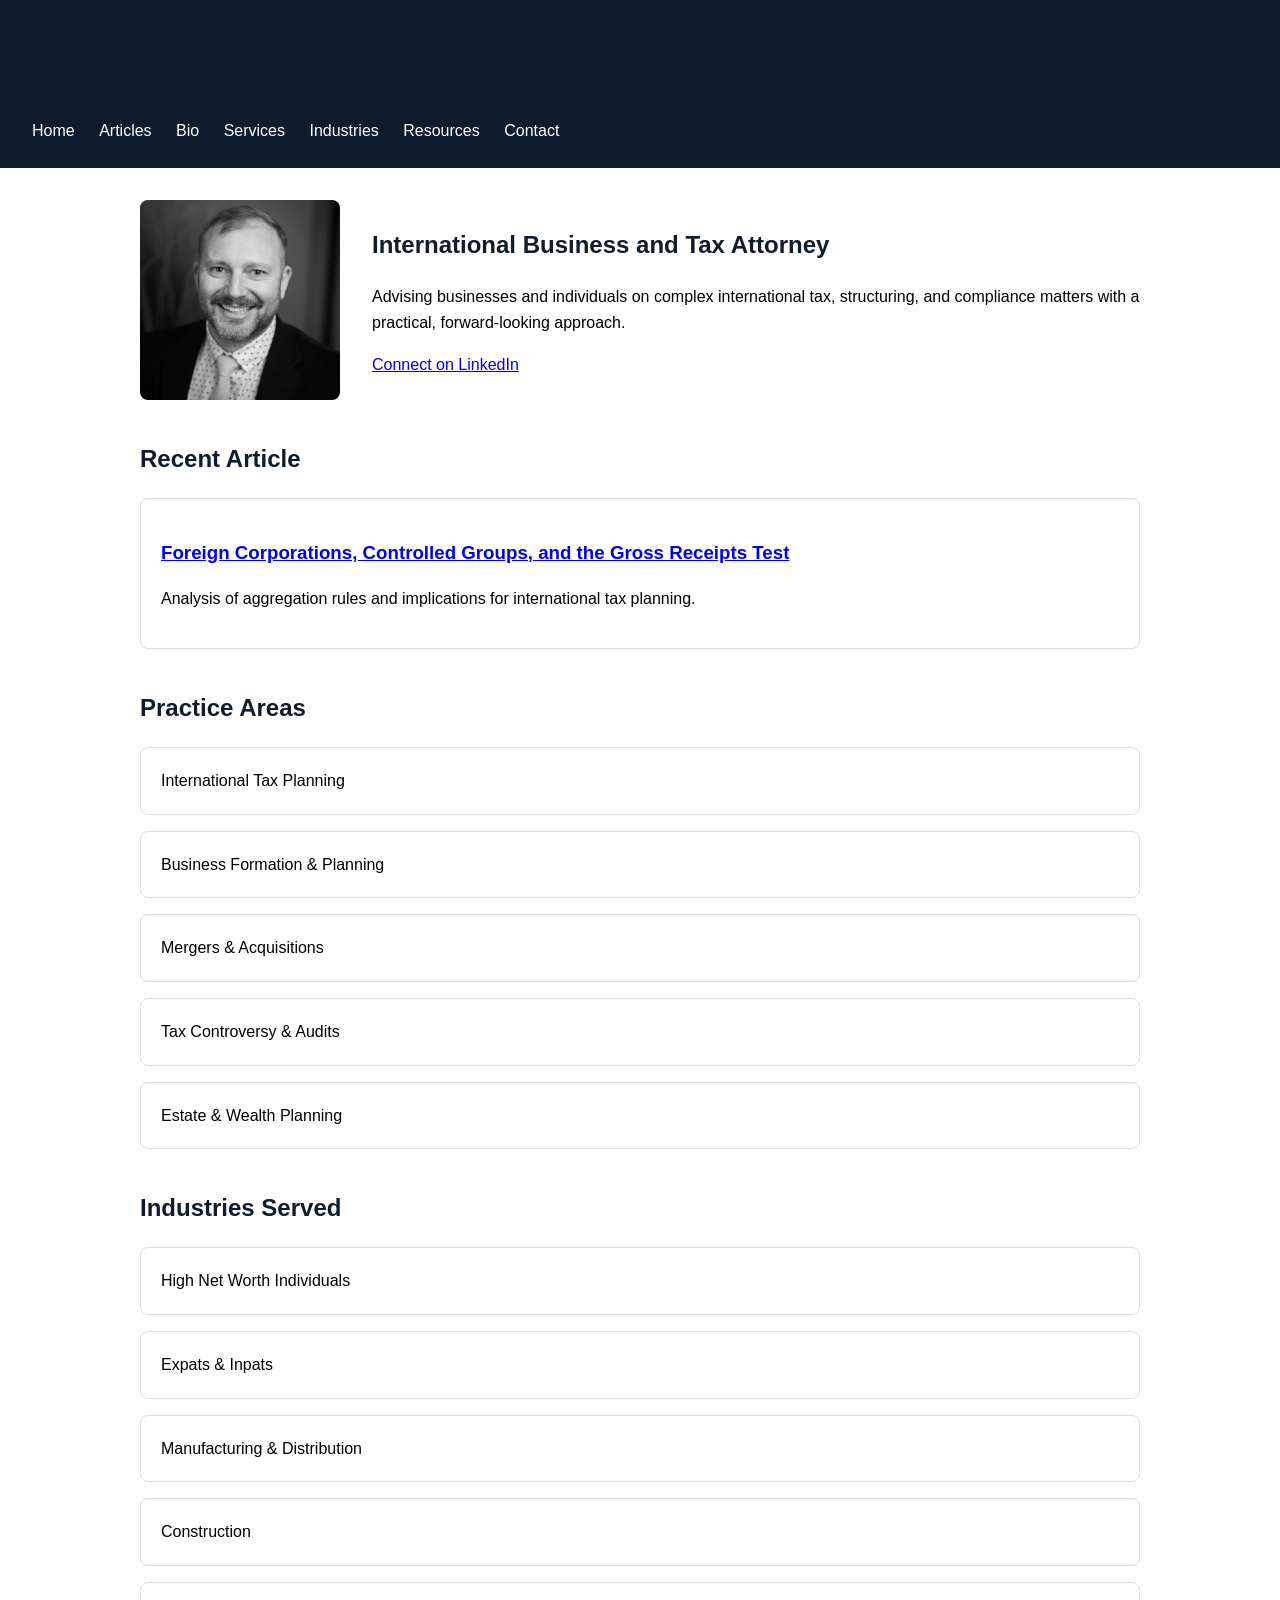
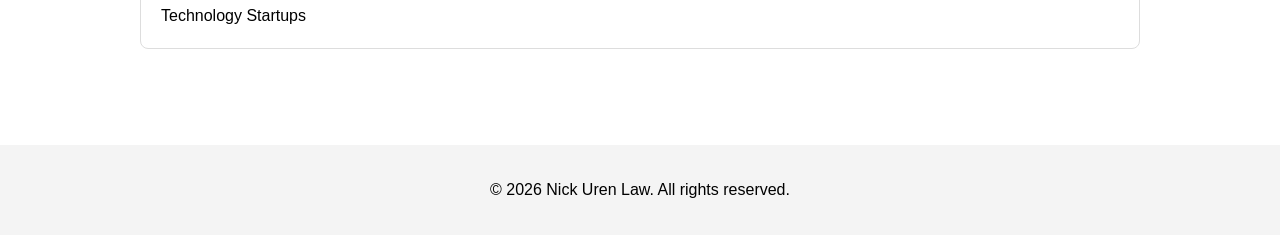
==== index.html @ c85f2340 "Add files via upload" ====
<!DOCTYPE html>
<html lang="en">
<head>
  <meta charset="UTF-8">
  <meta name="viewport" content="width=device-width, initial-scale=1.0">
  <title>Nick Uren Law</title>
  <style>
    body { font-family: Arial, sans-serif; margin: 0; line-height: 1.6; background: #ffffff; }
    header { background: #0f1c2e; color: white; padding: 1.5rem 2rem; }
    nav a { color: white; margin-right: 20px; text-decoration: none; font-weight: 500; }
    nav a:hover { text-decoration: underline; }
    .container { padding: 2rem; max-width: 1000px; margin: auto; }
    footer { background: #f4f4f4; text-align: center; padding: 1rem; margin-top: 3rem; }
    h1, h2 { color: #0f1c2e; }
    .hero { display: flex; align-items: center; gap: 2rem; margin-bottom: 2rem; }
    .hero img { width: 200px; border-radius: 8px; }
    .card { border: 1px solid #ddd; padding: 1.25rem; margin-bottom: 1rem; border-radius: 8px; }
    .section { margin-top: 2.5rem; }
  </style>
</head>
<body>

<header>
  <h1>Nick Uren Law</h1>
  <nav>
    <a href="index.html">Home</a>
    <a href="articles.html">Articles</a>
    <a href="bio.html">Bio</a>
    <a href="services.html">Services</a>
    <a href="industries.html">Industries</a>
    <a href="resources.html">Resources</a>
    <a href="contact.html">Contact</a>
  </nav>
</header>

<div class="container">

  <div class="hero">
    <img src="headshot.jpg" alt="Nick Uren">
    <div>
      <h2>International Business and Tax Attorney</h2>
      <p>Advising businesses and individuals on complex international tax, structuring, and compliance matters with a practical, forward-looking approach.</p>
      <p><a href="https://www.linkedin.com/in/nickuren/" target="_blank">Connect on LinkedIn</a></p>
    </div>
  </div>

  <div class="section">
    <h2>Recent Article</h2>
    <div class="card">
      <h3>
        <a href="https://editions.thetaxadviser.com/article/Foreign+corporations%2C+controlled+groups%2C+and+the+gross+receipts+test/4680540/808397/article.html" target="_blank">
          Foreign Corporations, Controlled Groups, and the Gross Receipts Test
        </a>
      </h3>
      <p>Analysis of aggregation rules and implications for international tax planning.</p>
    </div>
  </div>

  <div class="section">
    <h2>Practice Areas</h2>
    <div class="card">International Tax Planning</div>
    <div class="card">Business Formation & Planning</div>
    <div class="card">Mergers & Acquisitions</div>
    <div class="card">Tax Controversy & Audits</div>
    <div class="card">Estate & Wealth Planning</div>
  </div>

  <div class="section">
    <h2>Industries Served</h2>
    <div class="card">High Net Worth Individuals</div>
    <div class="card">Expats & Inpats</div>
    <div class="card">Manufacturing & Distribution</div>
    <div class="card">Construction</div>
    <div class="card">Technology Startups</div>
  </div>

</div>

<footer>
  <p>&copy; 2026 Nick Uren Law. All rights reserved.</p>
</footer>

</body>
</html>
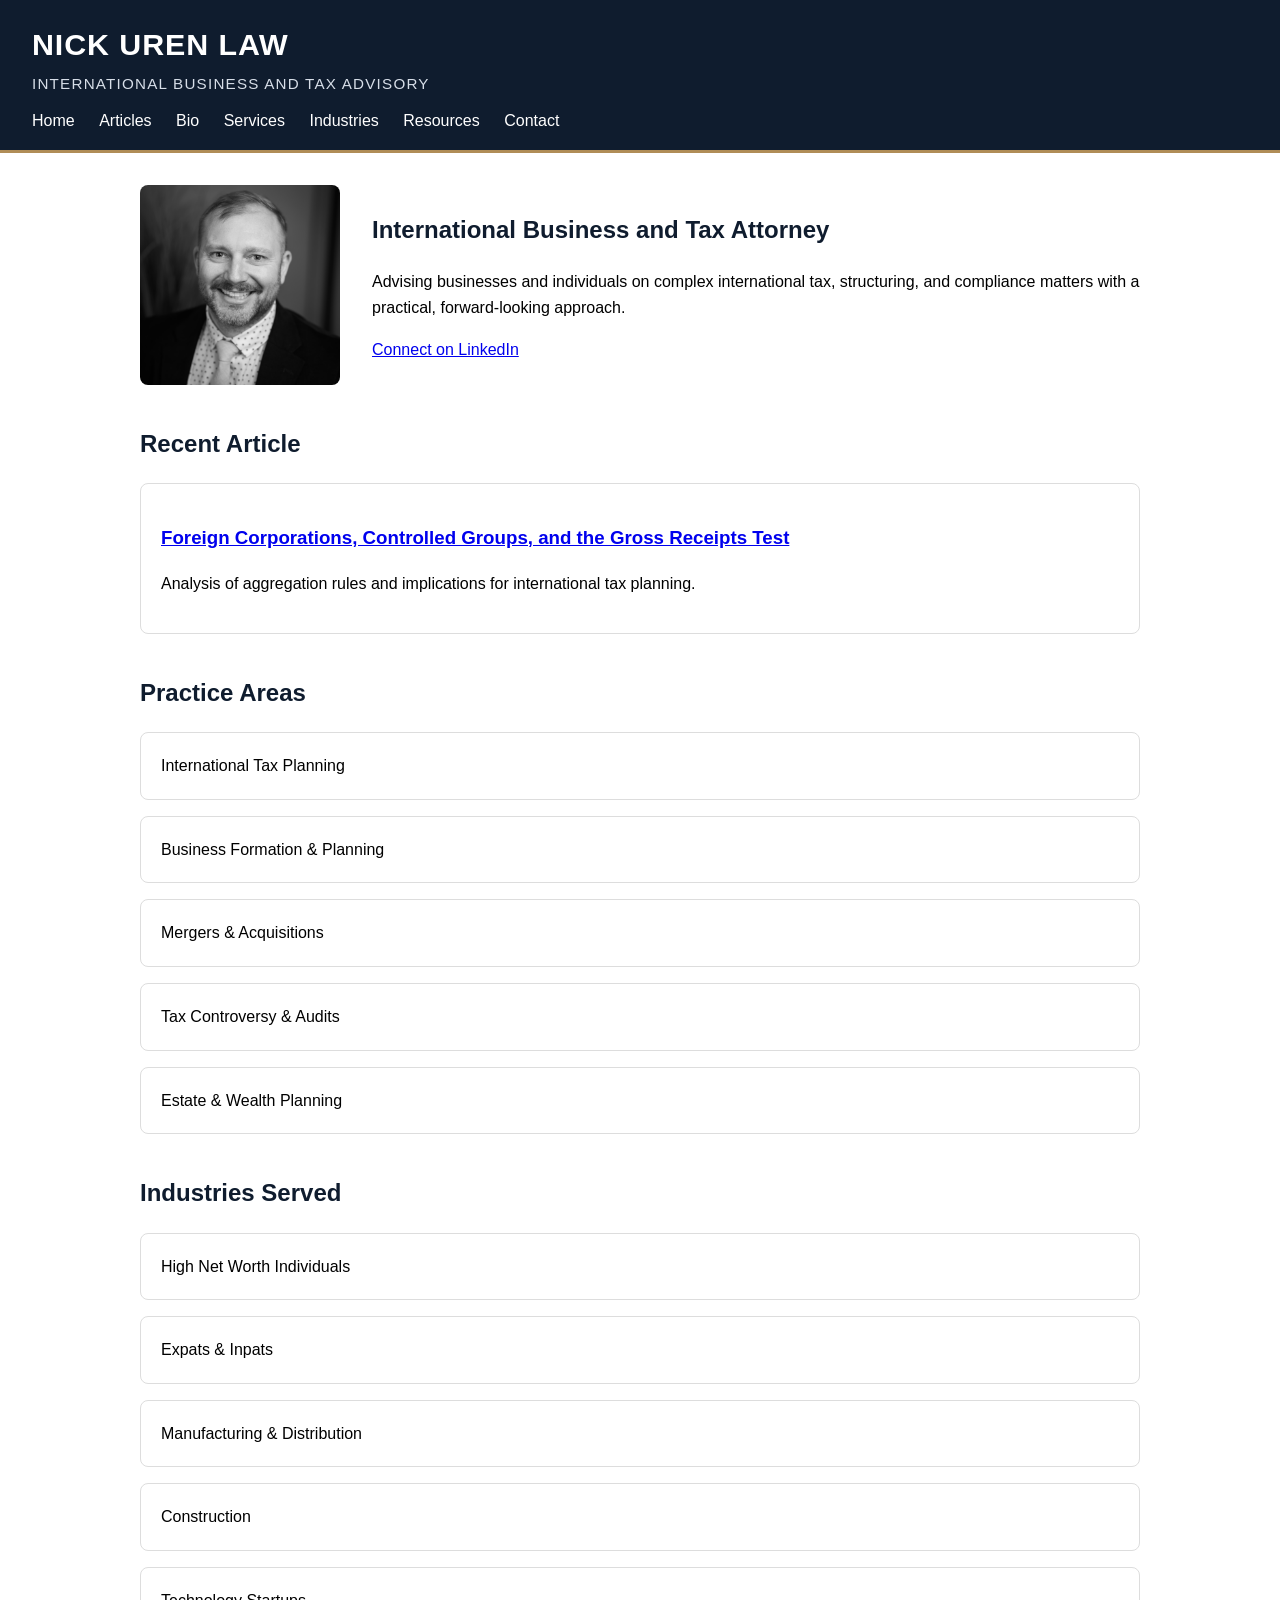
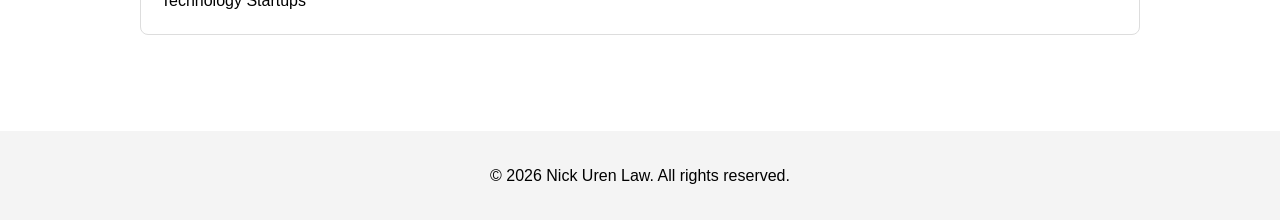
==== commit 62658eef: "Update index.html" ====
--- a/index.html
+++ b/index.html
@@ -5,8 +5,31 @@
   <meta name="viewport" content="width=device-width, initial-scale=1.0">
   <title>Nick Uren Law</title>
   <style>
+.brand {
+  margin-bottom: 0.75rem;
+}
+
+.brand-name {
+  font-size: 1.9rem;
+  font-weight: 700;
+  letter-spacing: 0.03em;
+  text-transform: uppercase;
+}
+
+.brand-tagline {
+  font-size: 0.95rem;
+  color: #d7dee8;
+  letter-spacing: 0.08em;
+  text-transform: uppercase;
+  margin-top: 0.2rem;
+}
     body { font-family: Arial, sans-serif; margin: 0; line-height: 1.6; background: #ffffff; }
-    header { background: #0f1c2e; color: white; padding: 1.5rem 2rem; }
+    header {
+  background: #0f1c2e;
+  color: white;
+  padding: 1.25rem 2rem 1rem 2rem;
+  border-bottom: 3px solid #b08d57;
+}
     nav a { color: white; margin-right: 20px; text-decoration: none; font-weight: 500; }
     nav a:hover { text-decoration: underline; }
     .container { padding: 2rem; max-width: 1000px; margin: auto; }
@@ -21,7 +44,10 @@
 <body>
 
 <header>
-  <h1>Nick Uren Law</h1>
+  <div class="brand">
+    <div class="brand-name">Nick Uren Law</div>
+    <div class="brand-tagline">International Business and Tax Advisory</div>
+  </div>
   <nav>
     <a href="index.html">Home</a>
     <a href="articles.html">Articles</a>
@@ -81,4 +107,4 @@
 </footer>
 
 </body>
-</html>+</html>
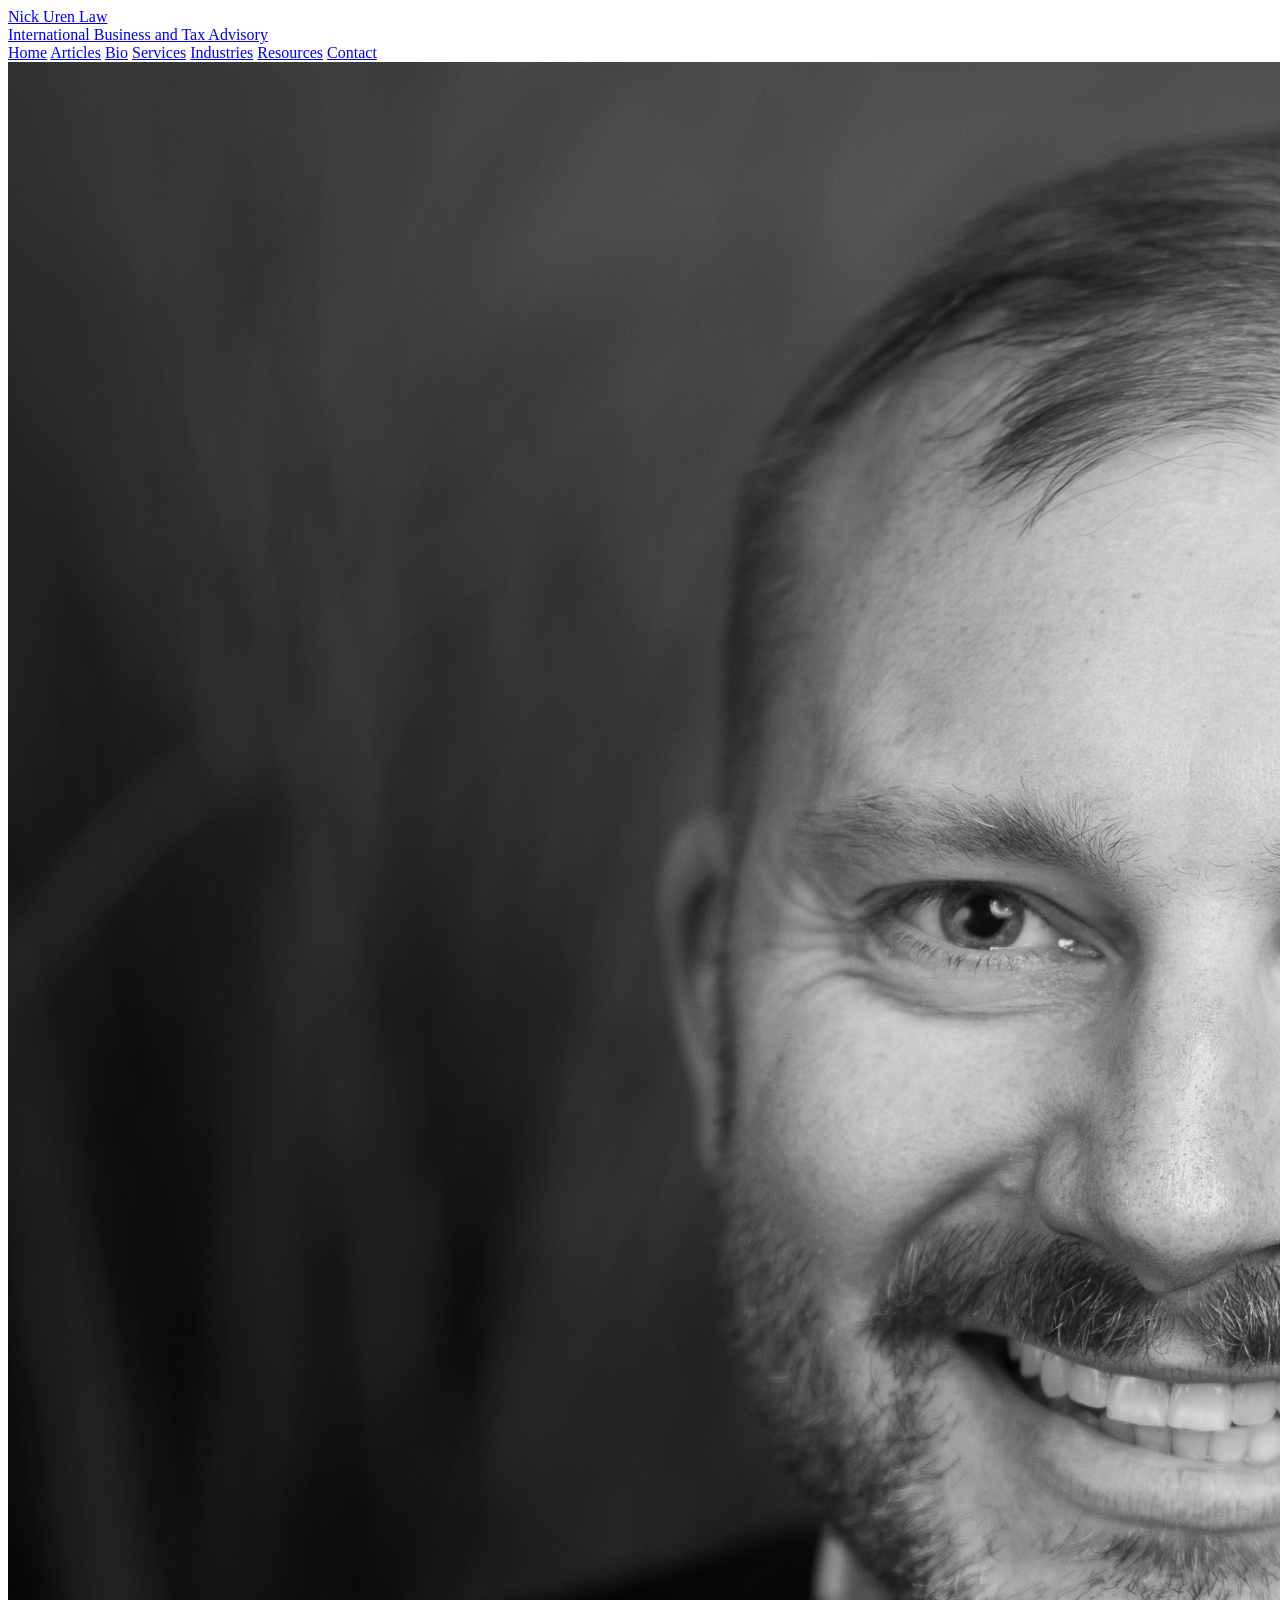
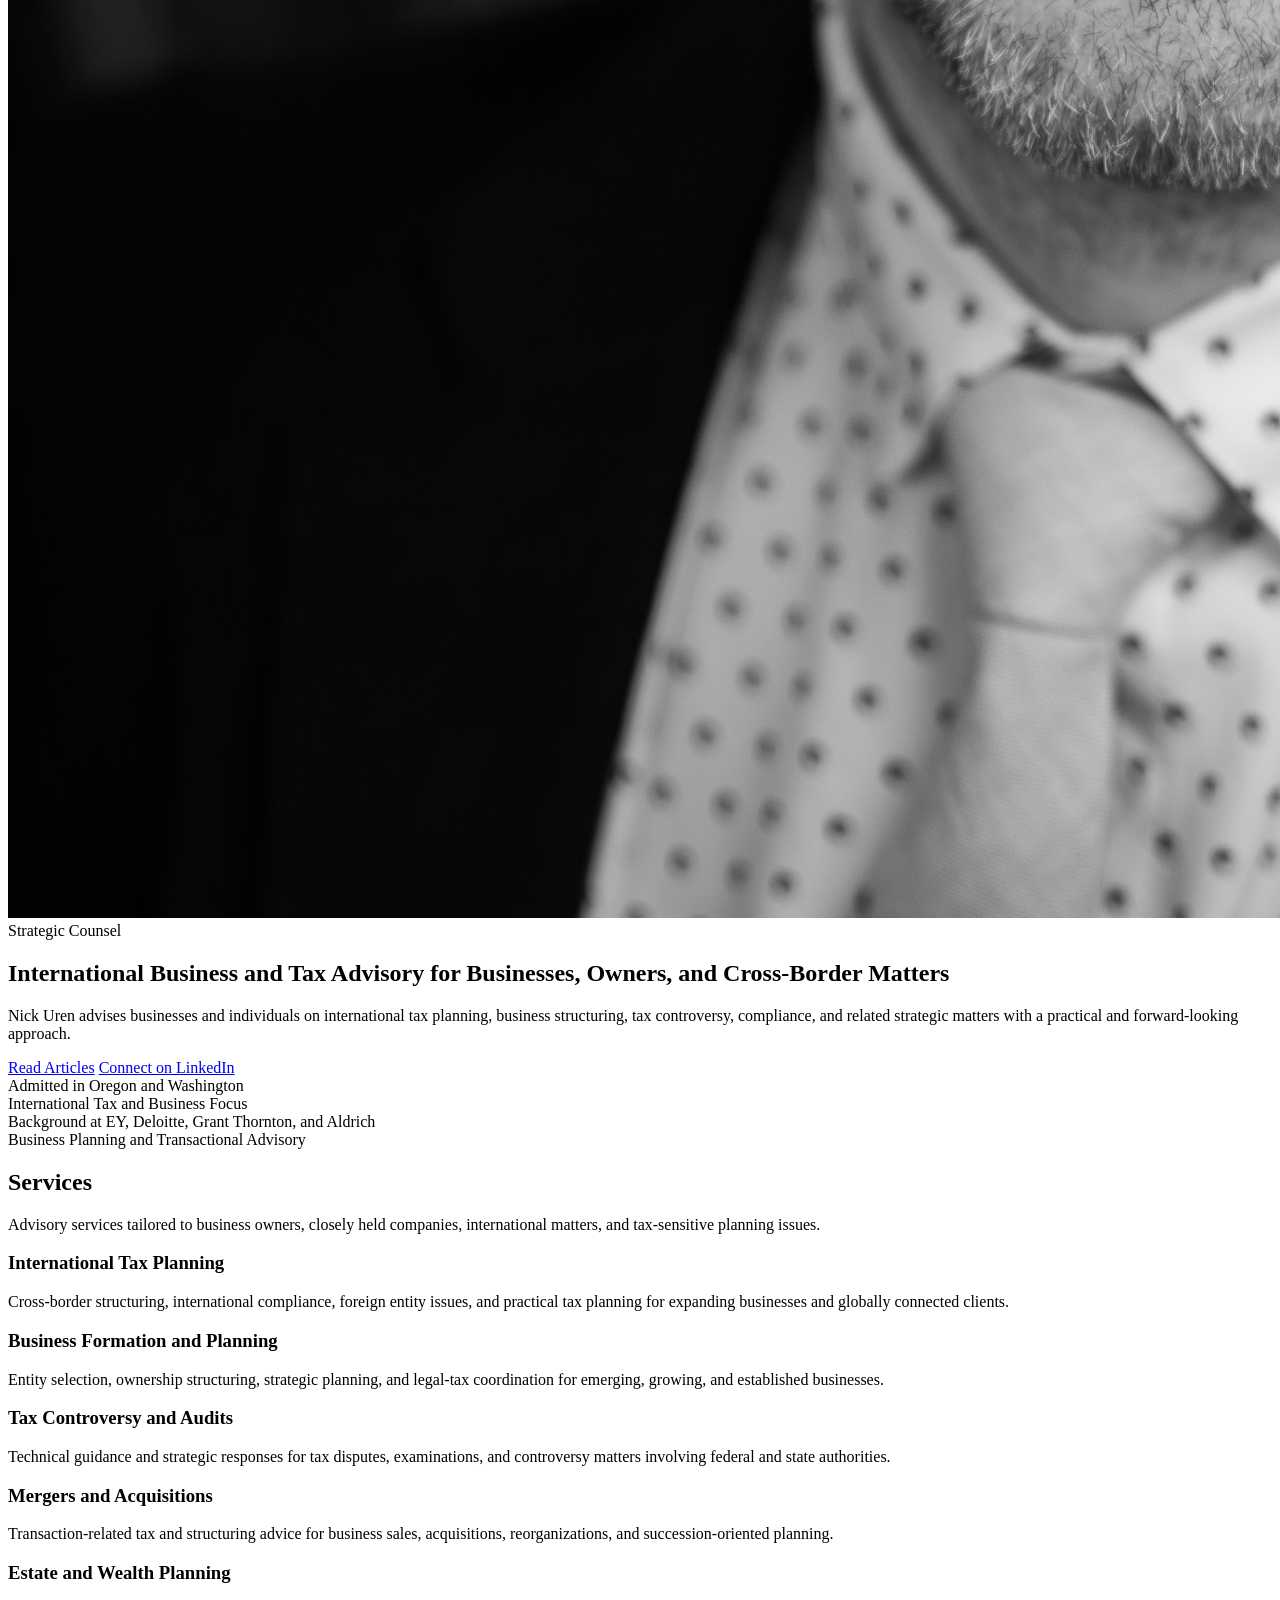
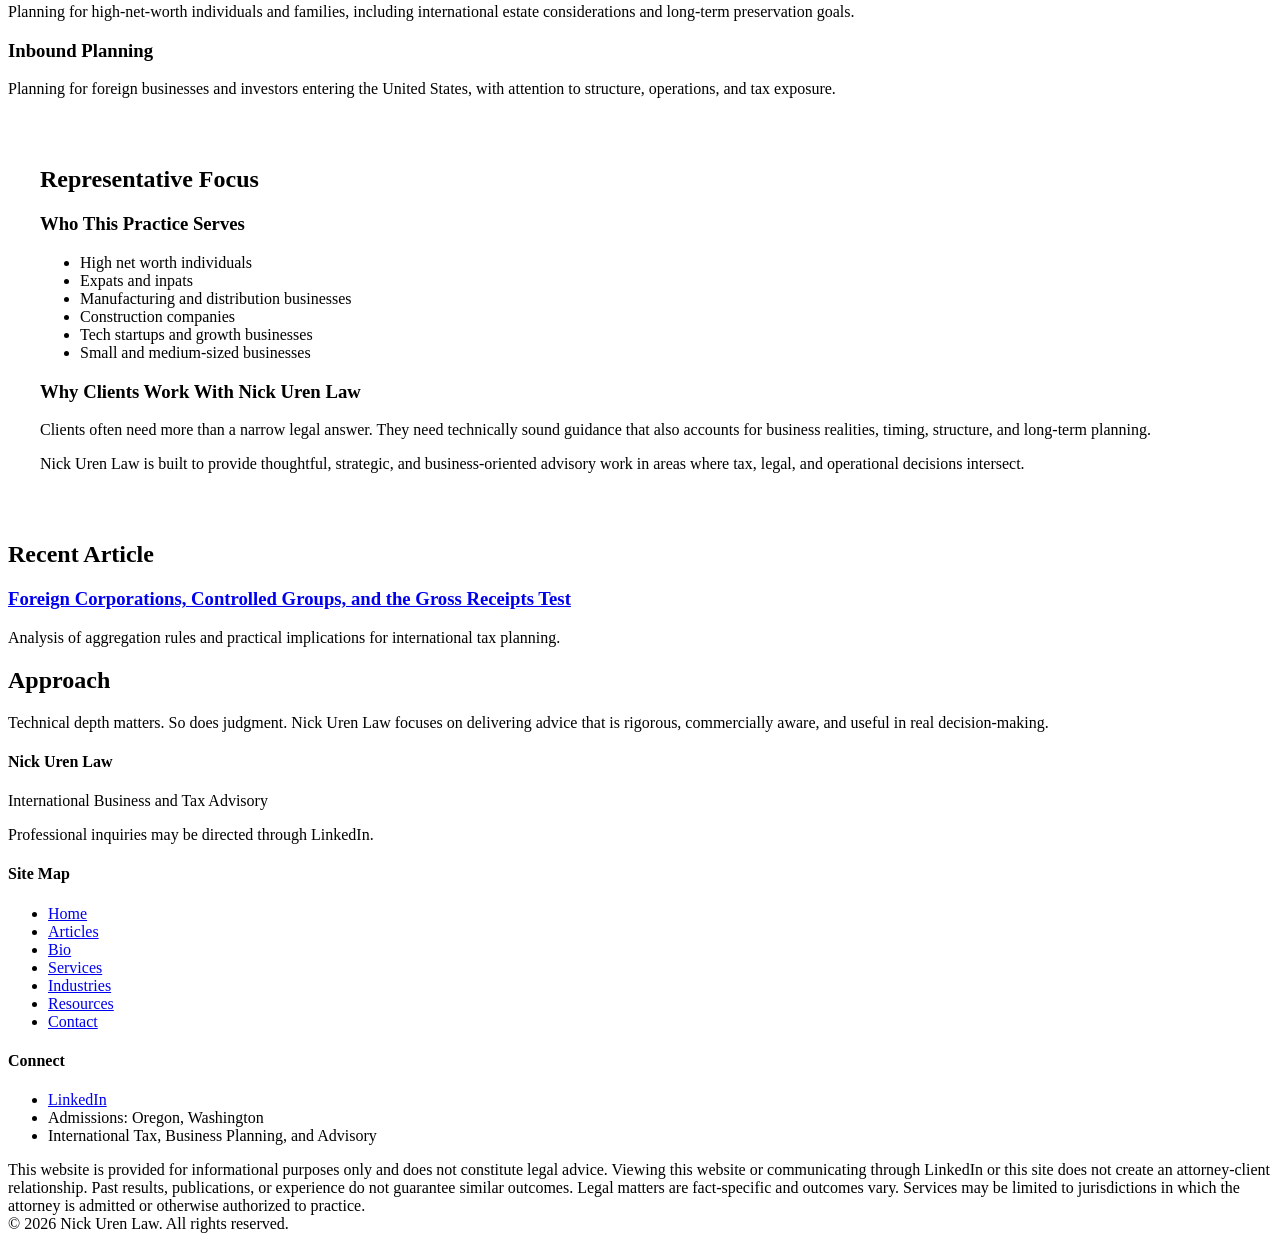
==== commit 3e9164cd: "Update index.html" ====
--- a/index.html
+++ b/index.html
@@ -4,106 +4,170 @@
   <meta charset="UTF-8">
   <meta name="viewport" content="width=device-width, initial-scale=1.0">
   <title>Nick Uren Law</title>
-  <style>
-.brand {
-  margin-bottom: 0.75rem;
-}
-
-.brand-name {
-  font-size: 1.9rem;
-  font-weight: 700;
-  letter-spacing: 0.03em;
-  text-transform: uppercase;
-}
-
-.brand-tagline {
-  font-size: 0.95rem;
-  color: #d7dee8;
-  letter-spacing: 0.08em;
-  text-transform: uppercase;
-  margin-top: 0.2rem;
-}
-    body { font-family: Arial, sans-serif; margin: 0; line-height: 1.6; background: #ffffff; }
-    header {
-  background: #0f1c2e;
-  color: white;
-  padding: 1.25rem 2rem 1rem 2rem;
-  border-bottom: 3px solid #b08d57;
-}
-    nav a { color: white; margin-right: 20px; text-decoration: none; font-weight: 500; }
-    nav a:hover { text-decoration: underline; }
-    .container { padding: 2rem; max-width: 1000px; margin: auto; }
-    footer { background: #f4f4f4; text-align: center; padding: 1rem; margin-top: 3rem; }
-    h1, h2 { color: #0f1c2e; }
-    .hero { display: flex; align-items: center; gap: 2rem; margin-bottom: 2rem; }
-    .hero img { width: 200px; border-radius: 8px; }
-    .card { border: 1px solid #ddd; padding: 1.25rem; margin-bottom: 1rem; border-radius: 8px; }
-    .section { margin-top: 2.5rem; }
-  </style>
+  <meta name="description" content="Nick Uren Law provides international business and tax advisory services, including tax planning, cross-border matters, business structuring, and related thought leadership.">
+  <link rel="stylesheet" href="styles.css">
 </head>
 <body>
 
-<header>
-  <div class="brand">
-    <div class="brand-name">Nick Uren Law</div>
-    <div class="brand-tagline">International Business and Tax Advisory</div>
+<header class="site-header">
+  <div class="header-inner">
+    <a href="index.html" class="brand-link">
+      <div class="brand-name">Nick Uren Law</div>
+      <div class="brand-tagline">International Business and Tax Advisory</div>
+    </a>
+    <nav class="site-nav">
+      <a href="index.html" class="active">Home</a>
+      <a href="articles.html">Articles</a>
+      <a href="bio.html">Bio</a>
+      <a href="services.html">Services</a>
+      <a href="industries.html">Industries</a>
+      <a href="resources.html">Resources</a>
+      <a href="contact.html">Contact</a>
+    </nav>
   </div>
-  <nav>
-    <a href="index.html">Home</a>
-    <a href="articles.html">Articles</a>
-    <a href="bio.html">Bio</a>
-    <a href="services.html">Services</a>
-    <a href="industries.html">Industries</a>
-    <a href="resources.html">Resources</a>
-    <a href="contact.html">Contact</a>
-  </nav>
 </header>
 
-<div class="container">
-
-  <div class="hero">
+<main class="container">
+  <section class="hero">
     <img src="headshot.jpg" alt="Nick Uren">
     <div>
-      <h2>International Business and Tax Attorney</h2>
-      <p>Advising businesses and individuals on complex international tax, structuring, and compliance matters with a practical, forward-looking approach.</p>
-      <p><a href="https://www.linkedin.com/in/nickuren/" target="_blank">Connect on LinkedIn</a></p>
+      <div class="eyebrow">Strategic Counsel</div>
+      <h1>International Business and Tax Advisory for Businesses, Owners, and Cross-Border Matters</h1>
+      <p class="lead">
+        Nick Uren advises businesses and individuals on international tax planning, business structuring, tax controversy, compliance, and related strategic matters with a practical and forward-looking approach.
+      </p>
+      <div class="hero-actions">
+        <a class="button-primary" href="articles.html">Read Articles</a>
+        <a class="button-secondary" href="https://www.linkedin.com/in/nickuren/" target="_blank">Connect on LinkedIn</a>
+      </div>
+      <div class="credential-strip">
+        <div class="credential">Admitted in Oregon and Washington</div>
+        <div class="credential">International Tax and Business Focus</div>
+        <div class="credential">Background at EY, Deloitte, Grant Thornton, and Aldrich</div>
+        <div class="credential">Business Planning and Transactional Advisory</div>
+      </div>
     </div>
-  </div>
+  </section>
 
-  <div class="section">
-    <h2>Recent Article</h2>
+  <section class="section">
+    <h2 class="section-title">Services</h2>
+    <p class="section-intro">
+      Advisory services tailored to business owners, closely held companies, international matters, and tax-sensitive planning issues.
+    </p>
+    <div class="grid-3">
+      <div class="card">
+        <h3>International Tax Planning</h3>
+        <p>Cross-border structuring, international compliance, foreign entity issues, and practical tax planning for expanding businesses and globally connected clients.</p>
+      </div>
+      <div class="card">
+        <h3>Business Formation and Planning</h3>
+        <p>Entity selection, ownership structuring, strategic planning, and legal-tax coordination for emerging, growing, and established businesses.</p>
+      </div>
+      <div class="card">
+        <h3>Tax Controversy and Audits</h3>
+        <p>Technical guidance and strategic responses for tax disputes, examinations, and controversy matters involving federal and state authorities.</p>
+      </div>
+      <div class="card">
+        <h3>Mergers and Acquisitions</h3>
+        <p>Transaction-related tax and structuring advice for business sales, acquisitions, reorganizations, and succession-oriented planning.</p>
+      </div>
+      <div class="card">
+        <h3>Estate and Wealth Planning</h3>
+        <p>Planning for high-net-worth individuals and families, including international estate considerations and long-term preservation goals.</p>
+      </div>
+      <div class="card">
+        <h3>Inbound Planning</h3>
+        <p>Planning for foreign businesses and investors entering the United States, with attention to structure, operations, and tax exposure.</p>
+      </div>
+    </div>
+  </section>
+
+  <section class="section band" style="padding: 2rem; border-radius: 12px;">
+    <h2 class="section-title">Representative Focus</h2>
+    <div class="grid-2">
+      <div class="card">
+        <h3>Who This Practice Serves</h3>
+        <ul class="list-clean">
+          <li>High net worth individuals</li>
+          <li>Expats and inpats</li>
+          <li>Manufacturing and distribution businesses</li>
+          <li>Construction companies</li>
+          <li>Tech startups and growth businesses</li>
+          <li>Small and medium-sized businesses</li>
+        </ul>
+      </div>
+      <div class="card">
+        <h3>Why Clients Work With Nick Uren Law</h3>
+        <p>
+          Clients often need more than a narrow legal answer. They need technically sound guidance that also accounts for business realities, timing, structure, and long-term planning.
+        </p>
+        <p>
+          Nick Uren Law is built to provide thoughtful, strategic, and business-oriented advisory work in areas where tax, legal, and operational decisions intersect.
+        </p>
+      </div>
+    </div>
+  </section>
+
+  <section class="section">
+    <h2 class="section-title">Recent Article</h2>
     <div class="card">
       <h3>
         <a href="https://editions.thetaxadviser.com/article/Foreign+corporations%2C+controlled+groups%2C+and+the+gross+receipts+test/4680540/808397/article.html" target="_blank">
           Foreign Corporations, Controlled Groups, and the Gross Receipts Test
         </a>
       </h3>
-      <p>Analysis of aggregation rules and implications for international tax planning.</p>
+      <p>
+        Analysis of aggregation rules and practical implications for international tax planning.
+      </p>
+    </div>
+  </section>
+
+  <section class="section">
+    <h2 class="section-title">Approach</h2>
+    <div class="quote-box">
+      Technical depth matters. So does judgment. Nick Uren Law focuses on delivering advice that is rigorous, commercially aware, and useful in real decision-making.
+    </div>
+  </section>
+</main>
+
+<footer class="site-footer">
+  <div class="footer-inner">
+    <div class="footer-grid">
+      <div>
+        <h4>Nick Uren Law</h4>
+        <p>International Business and Tax Advisory</p>
+        <p>Professional inquiries may be directed through LinkedIn.</p>
+      </div>
+      <div>
+        <h4>Site Map</h4>
+        <ul class="footer-links">
+          <li><a href="index.html">Home</a></li>
+          <li><a href="articles.html">Articles</a></li>
+          <li><a href="bio.html">Bio</a></li>
+          <li><a href="services.html">Services</a></li>
+          <li><a href="industries.html">Industries</a></li>
+          <li><a href="resources.html">Resources</a></li>
+          <li><a href="contact.html">Contact</a></li>
+        </ul>
+      </div>
+      <div>
+        <h4>Connect</h4>
+        <ul class="footer-meta">
+          <li><a href="https://www.linkedin.com/in/nickuren/" target="_blank">LinkedIn</a></li>
+          <li>Admissions: Oregon, Washington</li>
+          <li>International Tax, Business Planning, and Advisory</li>
+        </ul>
+      </div>
+    </div>
+
+    <div class="disclaimer">
+      This website is provided for informational purposes only and does not constitute legal advice. Viewing this website or communicating through LinkedIn or this site does not create an attorney-client relationship. Past results, publications, or experience do not guarantee similar outcomes. Legal matters are fact-specific and outcomes vary. Services may be limited to jurisdictions in which the attorney is admitted or otherwise authorized to practice.
+    </div>
+
+    <div class="copyright">
+      &copy; 2026 Nick Uren Law. All rights reserved.
     </div>
   </div>
-
-  <div class="section">
-    <h2>Practice Areas</h2>
-    <div class="card">International Tax Planning</div>
-    <div class="card">Business Formation & Planning</div>
-    <div class="card">Mergers & Acquisitions</div>
-    <div class="card">Tax Controversy & Audits</div>
-    <div class="card">Estate & Wealth Planning</div>
-  </div>
-
-  <div class="section">
-    <h2>Industries Served</h2>
-    <div class="card">High Net Worth Individuals</div>
-    <div class="card">Expats & Inpats</div>
-    <div class="card">Manufacturing & Distribution</div>
-    <div class="card">Construction</div>
-    <div class="card">Technology Startups</div>
-  </div>
-
-</div>
-
-<footer>
-  <p>&copy; 2026 Nick Uren Law. All rights reserved.</p>
 </footer>
 
 </body>
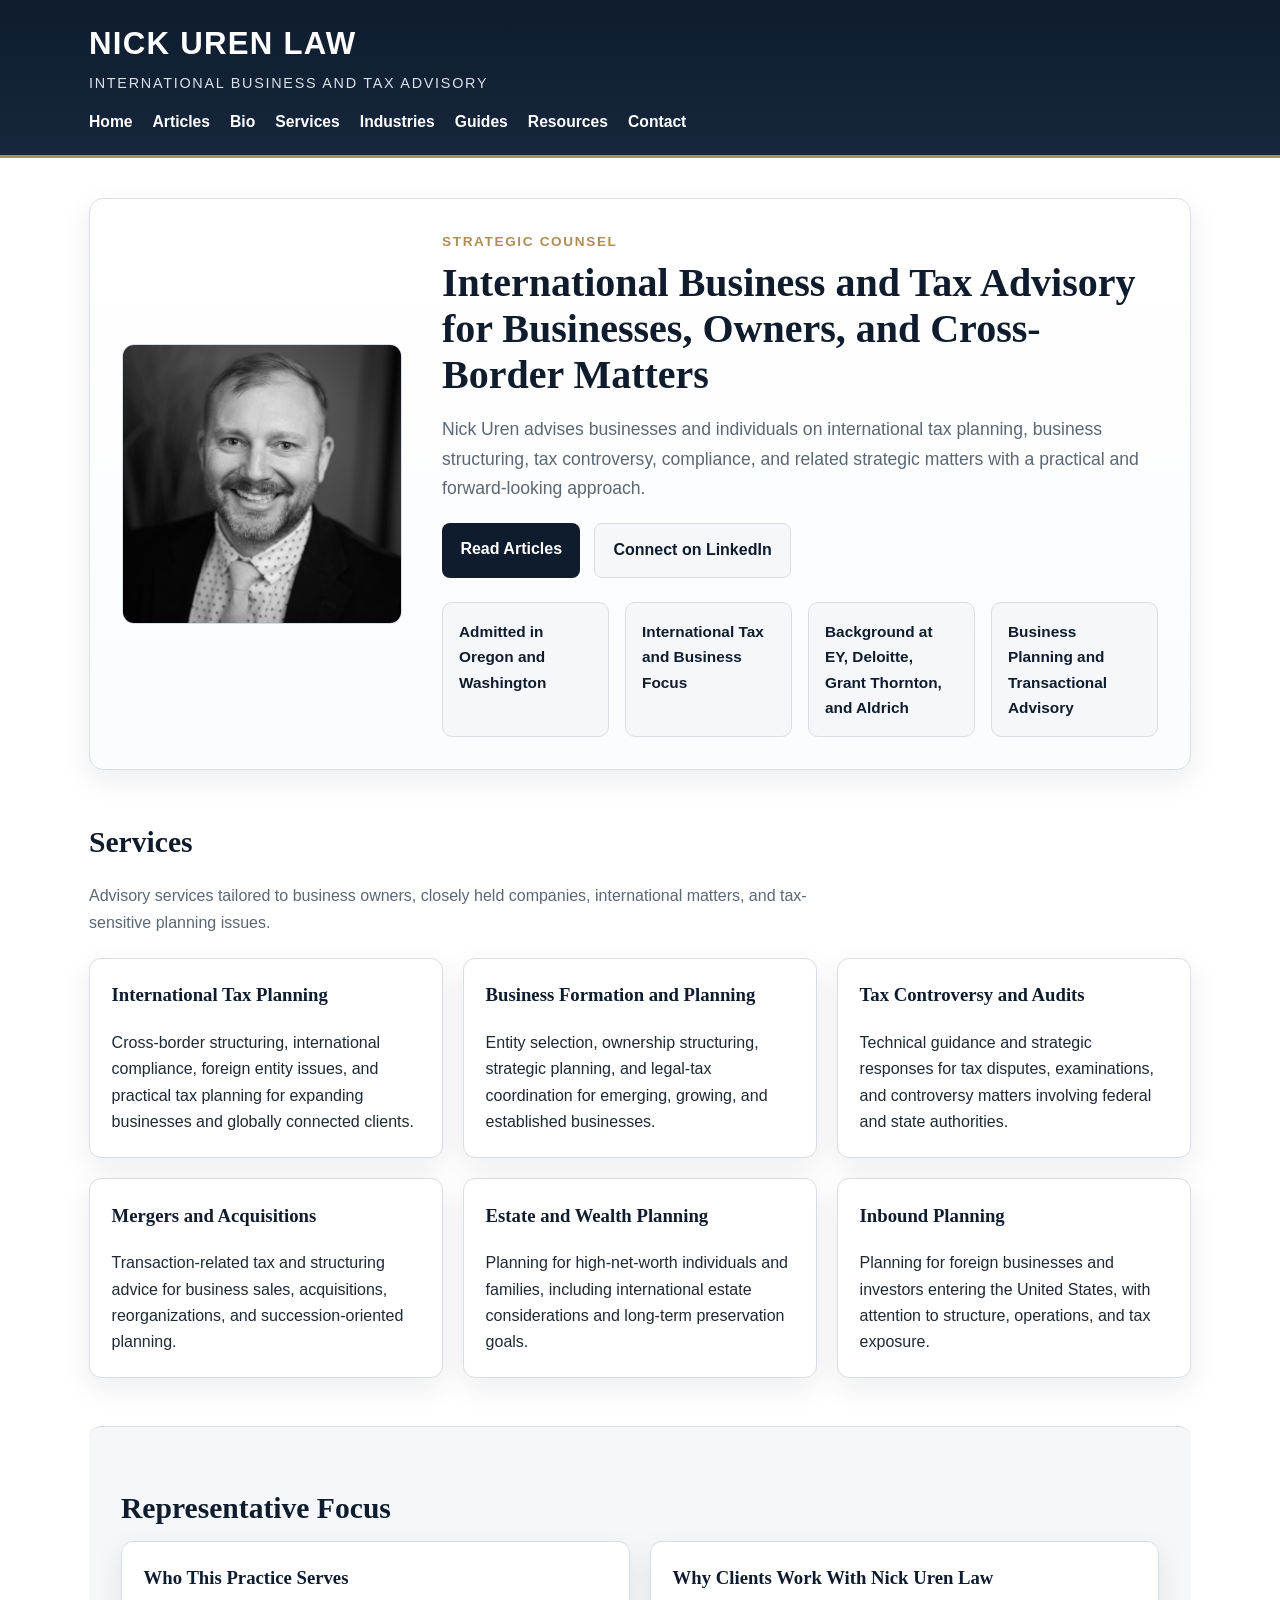
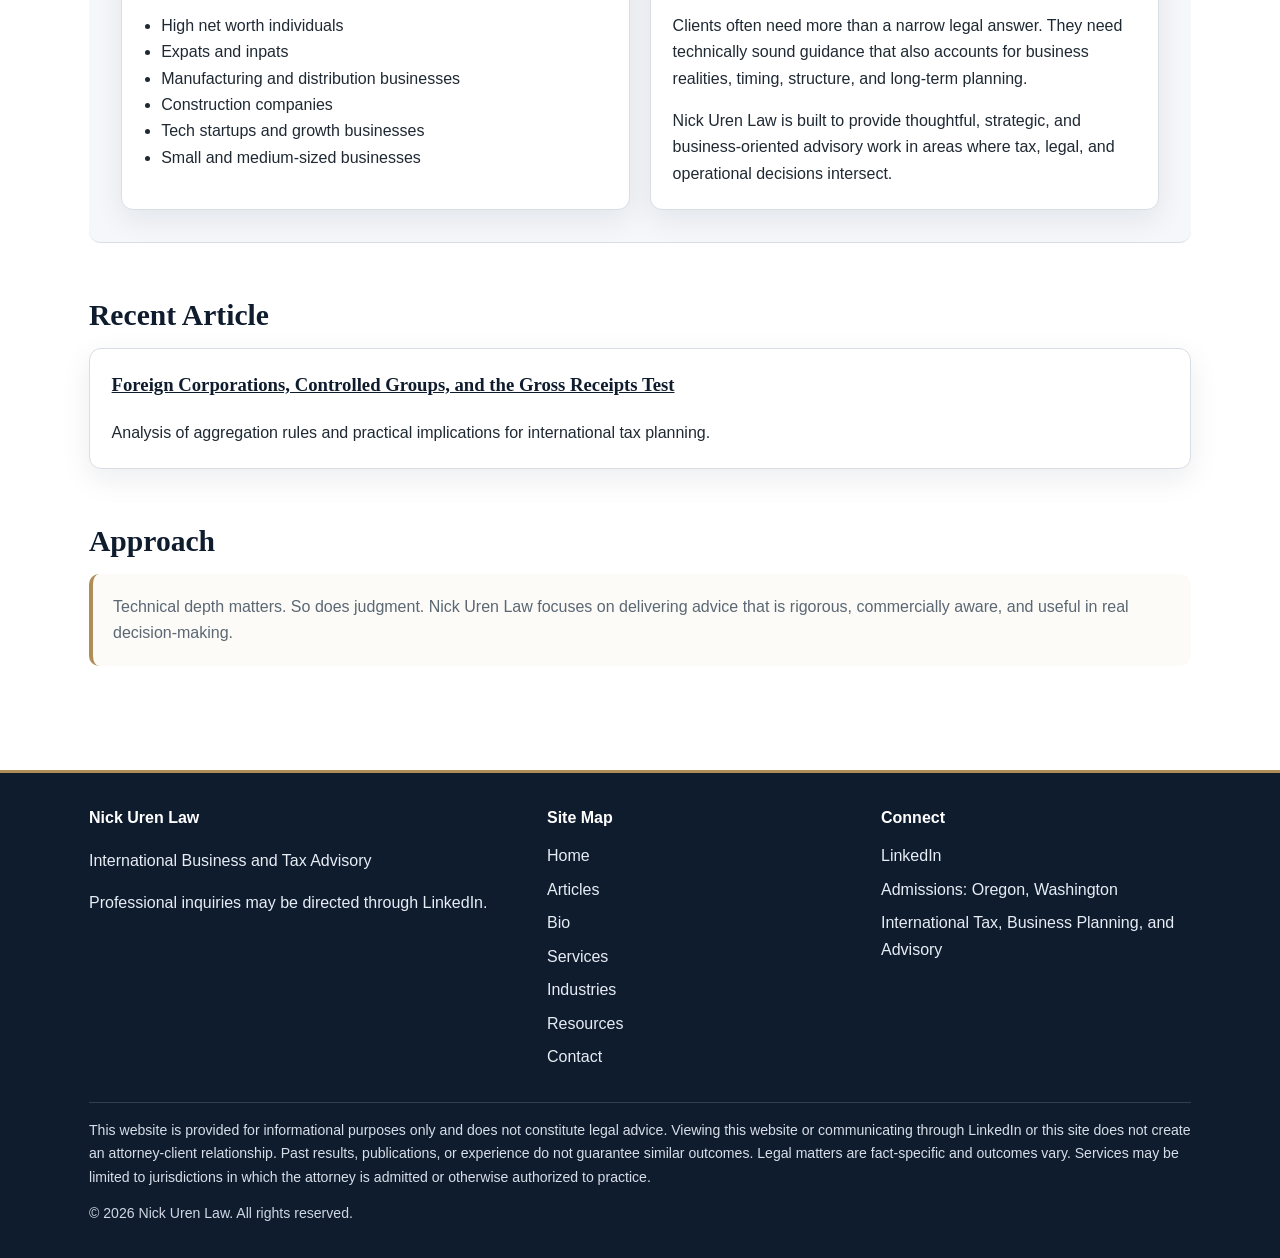
==== commit 8fa5ff84: "Update index.html" ====
--- a/index.html
+++ b/index.html
@@ -15,15 +15,27 @@
       <div class="brand-name">Nick Uren Law</div>
       <div class="brand-tagline">International Business and Tax Advisory</div>
     </a>
-    <nav class="site-nav">
-      <a href="index.html" class="active">Home</a>
-      <a href="articles.html">Articles</a>
-      <a href="bio.html">Bio</a>
-      <a href="services.html">Services</a>
-      <a href="industries.html">Industries</a>
-      <a href="resources.html">Resources</a>
-      <a href="contact.html">Contact</a>
-    </nav>
+   <nav class="site-nav">
+  <a href="index.html">Home</a>
+  <a href="articles.html">Articles</a>
+  <a href="bio.html">Bio</a>
+  <a href="services.html">Services</a>
+  <a href="industries.html">Industries</a>
+
+  <div class="dropdown">
+    <a href="#" class="dropdown-toggle">Guides</a>
+    <div class="dropdown-menu">
+      <a href="small-medium-business-international-tax.html">International Tax Issues for Small and Medium Business</a>
+      <a href="international-tax-issues-for-individuals.html">International Tax Issues for Individuals</a>
+      <a href="outbound-investments.html">Outbound Investments and Foreign Property</a>
+      <a href="foreign-retirement-and-trust-reporting.html">Foreign Retirement, Pensions, and Trust Reporting</a>
+      <a href="inbound-guidebook.html">Inbound Guidebook</a>
+    </div>
+  </div>
+
+  <a href="resources.html">Resources</a>
+  <a href="contact.html">Contact</a>
+</nav>
   </div>
 </header>
 
--- a/styles.css
+++ b/styles.css
@@ -0,0 +1,409 @@
+:root {
+  --navy: #0f1c2e;
+  --navy-2: #16263c;
+  --gold: #b08d57;
+  --gold-light: #d7c19a;
+  --text: #1f2933;
+  --muted: #5b6773;
+  --line: #d9dee5;
+  --soft: #f5f7fa;
+  --white: #ffffff;
+  --shadow: 0 10px 30px rgba(15, 28, 46, 0.08);
+}
+
+* {
+  box-sizing: border-box;
+}
+
+html {
+  scroll-behavior: smooth;
+}
+
+body {
+  margin: 0;
+  font-family: Arial, sans-serif;
+  color: var(--text);
+  background: #ffffff;
+  line-height: 1.65;
+}
+
+a {
+  color: var(--navy);
+}
+
+a:hover {
+  opacity: 0.85;
+}
+
+.site-header {
+  background: linear-gradient(180deg, var(--navy), var(--navy-2));
+  color: var(--white);
+  border-bottom: 3px solid var(--gold);
+  position: sticky;
+  top: 0;
+  z-index: 1000;
+}
+
+.header-inner {
+  max-width: 1150px;
+  margin: 0 auto;
+  padding: 1.1rem 1.5rem 0.95rem 1.5rem;
+}
+
+.brand-link {
+  display: inline-block;
+  text-decoration: none;
+  color: var(--white);
+  margin-bottom: 0.8rem;
+}
+
+.brand-name {
+  font-size: 1.95rem;
+  font-weight: 700;
+  letter-spacing: 0.04em;
+  text-transform: uppercase;
+}
+
+.brand-tagline {
+  font-size: 0.9rem;
+  color: #d9e1eb;
+  letter-spacing: 0.12em;
+  text-transform: uppercase;
+  margin-top: 0.2rem;
+}
+
+.site-nav {
+  display: flex;
+  flex-wrap: wrap;
+  gap: 1rem 1.25rem;
+}
+
+.site-nav a {
+  color: var(--white);
+  text-decoration: none;
+  font-weight: 600;
+  font-size: 0.98rem;
+  padding-bottom: 0.2rem;
+  border-bottom: 2px solid transparent;
+}
+
+.site-nav a:hover,
+.site-nav a.active {
+  border-bottom-color: var(--gold-light);
+}
+
+.dropdown {
+  position: relative;
+  display: inline-block;
+}
+
+.dropdown-toggle {
+  color: var(--white);
+  text-decoration: none;
+  font-weight: 600;
+  font-size: 0.98rem;
+  padding-bottom: 0.2rem;
+  border-bottom: 2px solid transparent;
+  cursor: pointer;
+  display: inline-block;
+}
+
+.dropdown-toggle:hover {
+  border-bottom-color: var(--gold-light);
+}
+
+.dropdown-menu {
+  display: none;
+  position: absolute;
+  top: 100%;
+  left: 0;
+  min-width: 320px;
+  background: var(--white);
+  border: 1px solid var(--line);
+  border-radius: 10px;
+  box-shadow: var(--shadow);
+  padding: 0.5rem 0;
+  z-index: 2000;
+}
+
+.dropdown-menu a {
+  display: block;
+  color: var(--navy);
+  text-decoration: none;
+  font-weight: 600;
+  font-size: 0.95rem;
+  padding: 0.75rem 1rem;
+  border-bottom: none;
+  white-space: normal;
+}
+
+.dropdown-menu a:hover {
+  background: var(--soft);
+  border-bottom: none;
+}
+
+.dropdown:hover .dropdown-menu {
+  display: block;
+}
+
+.container {
+  max-width: 1150px;
+  margin: 0 auto;
+  padding: 2.5rem 1.5rem;
+}
+
+.hero {
+  display: grid;
+  grid-template-columns: 280px 1fr;
+  gap: 2.5rem;
+  align-items: center;
+  padding: 2rem;
+  background: linear-gradient(180deg, #ffffff, #fbfcfe);
+  border: 1px solid var(--line);
+  border-radius: 14px;
+  box-shadow: var(--shadow);
+}
+
+.hero img {
+  width: 100%;
+  max-width: 280px;
+  border-radius: 12px;
+  border: 1px solid var(--line);
+}
+
+.eyebrow {
+  color: var(--gold);
+  text-transform: uppercase;
+  letter-spacing: 0.12em;
+  font-size: 0.85rem;
+  font-weight: 700;
+}
+
+.hero h1,
+.page-title {
+  font-family: Georgia, "Times New Roman", serif;
+  color: var(--navy);
+  line-height: 1.15;
+  margin: 0.4rem 0 1rem 0;
+}
+
+.hero h1 {
+  font-size: 2.5rem;
+}
+
+.lead {
+  font-size: 1.1rem;
+  color: var(--muted);
+  max-width: 740px;
+}
+
+.hero-actions {
+  display: flex;
+  flex-wrap: wrap;
+  gap: 0.85rem;
+  margin-top: 1.25rem;
+}
+
+.button-primary,
+.button-secondary {
+  display: inline-block;
+  text-decoration: none;
+  padding: 0.85rem 1.15rem;
+  border-radius: 8px;
+  font-weight: 700;
+}
+
+.button-primary {
+  background: var(--navy);
+  color: var(--white);
+}
+
+.button-secondary {
+  background: var(--soft);
+  color: var(--navy);
+  border: 1px solid var(--line);
+}
+
+.credential-strip {
+  display: grid;
+  grid-template-columns: repeat(4, 1fr);
+  gap: 1rem;
+  margin-top: 1.5rem;
+}
+
+.credential {
+  background: var(--soft);
+  border: 1px solid var(--line);
+  border-radius: 10px;
+  padding: 1rem;
+  font-size: 0.96rem;
+  color: var(--navy);
+  font-weight: 600;
+}
+
+.section {
+  margin-top: 3rem;
+}
+
+.section-title {
+  font-family: Georgia, "Times New Roman", serif;
+  color: var(--navy);
+  font-size: 1.85rem;
+  margin-bottom: 0.5rem;
+}
+
+.section-intro {
+  color: var(--muted);
+  max-width: 760px;
+  margin-bottom: 1.35rem;
+}
+
+.grid-3 {
+  display: grid;
+  grid-template-columns: repeat(3, 1fr);
+  gap: 1.25rem;
+}
+
+.grid-2 {
+  display: grid;
+  grid-template-columns: repeat(2, 1fr);
+  gap: 1.25rem;
+}
+
+.card {
+  background: var(--white);
+  border: 1px solid var(--line);
+  border-radius: 12px;
+  padding: 1.35rem;
+  box-shadow: var(--shadow);
+}
+
+.card h3,
+.card h2 {
+  margin-top: 0;
+  color: var(--navy);
+  font-family: Georgia, "Times New Roman", serif;
+}
+
+.card p:last-child {
+  margin-bottom: 0;
+}
+
+.list-clean {
+  margin: 0;
+  padding-left: 1.1rem;
+}
+
+.band {
+  background: var(--soft);
+  border-top: 1px solid var(--line);
+  border-bottom: 1px solid var(--line);
+}
+
+.quote-box {
+  background: #fcfbf8;
+  border-left: 4px solid var(--gold);
+  border-radius: 10px;
+  padding: 1.25rem;
+  color: var(--muted);
+}
+
+.site-footer {
+  margin-top: 4rem;
+  background: var(--navy);
+  color: #e7edf5;
+  border-top: 3px solid var(--gold);
+}
+
+.footer-inner {
+  max-width: 1150px;
+  margin: 0 auto;
+  padding: 2rem 1.5rem;
+}
+
+.footer-grid {
+  display: grid;
+  grid-template-columns: 1.4fr 1fr 1fr;
+  gap: 1.5rem;
+}
+
+.site-footer h4 {
+  margin-top: 0;
+  margin-bottom: 0.7rem;
+  color: #ffffff;
+  font-size: 1rem;
+}
+
+.site-footer a {
+  color: #e7edf5;
+  text-decoration: none;
+}
+
+.site-footer a:hover {
+  text-decoration: underline;
+}
+
+.footer-links,
+.footer-meta {
+  list-style: none;
+  padding: 0;
+  margin: 0;
+}
+
+.footer-links li,
+.footer-meta li {
+  margin-bottom: 0.45rem;
+}
+
+.disclaimer {
+  margin-top: 1.5rem;
+  padding-top: 1rem;
+  border-top: 1px solid rgba(255,255,255,0.15);
+  font-size: 0.88rem;
+  color: #d7dee8;
+}
+
+.copyright {
+  margin-top: 0.85rem;
+  font-size: 0.88rem;
+  color: #cfd7e3;
+}
+
+.page-header {
+  margin-bottom: 1.5rem;
+}
+
+.page-title {
+  font-size: 2.2rem;
+  margin-bottom: 0.65rem;
+}
+
+.page-subtitle {
+  color: var(--muted);
+  max-width: 760px;
+}
+
+@media (max-width: 920px) {
+  .hero,
+  .grid-3,
+  .grid-2,
+  .credential-strip,
+  .footer-grid {
+    grid-template-columns: 1fr;
+  }
+
+  .hero {
+    padding: 1.5rem;
+  }
+
+  .hero h1 {
+    font-size: 2rem;
+  }
+
+  .header-inner,
+  .container,
+  .footer-inner {
+    padding-left: 1rem;
+    padding-right: 1rem;
+  }
+}
